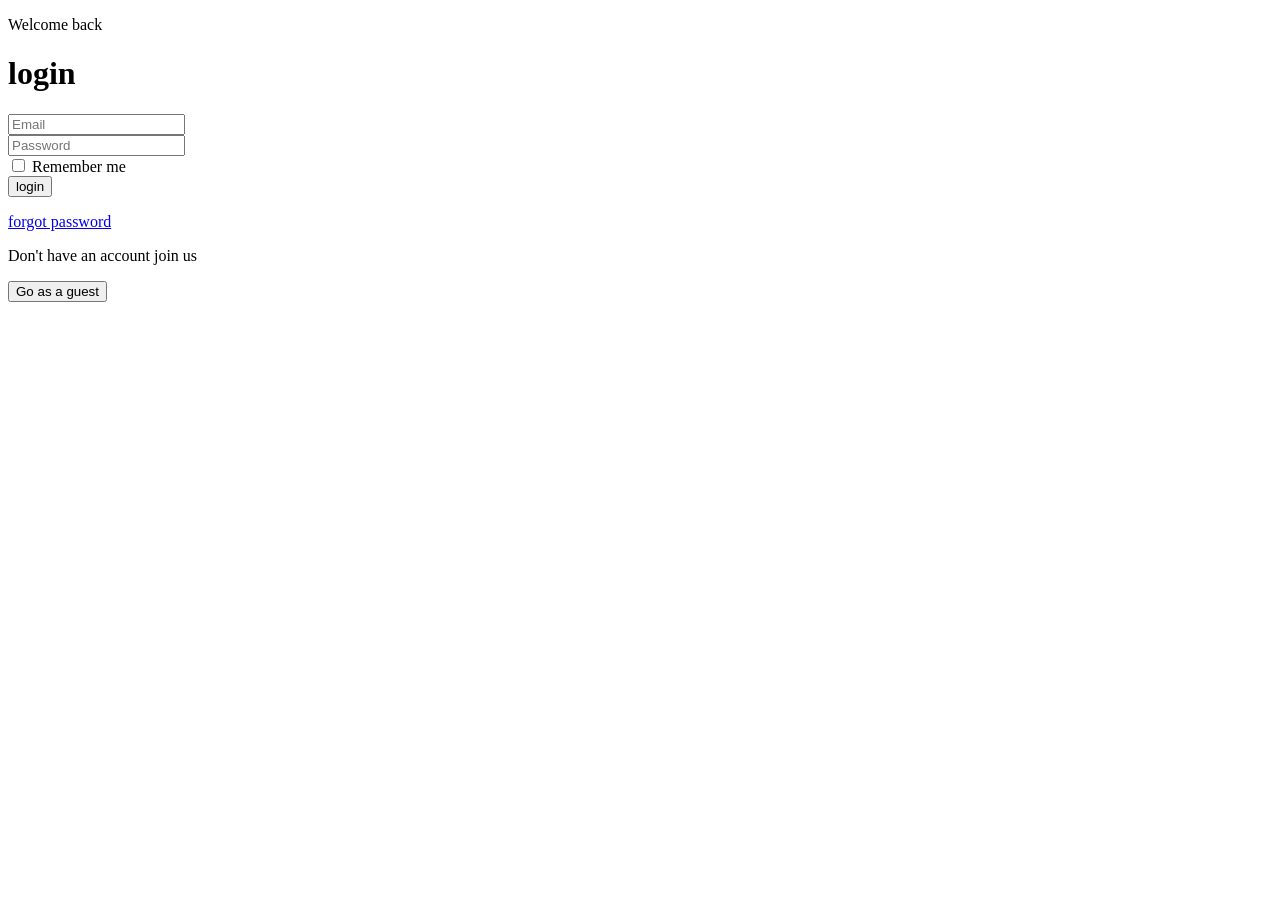
==== code/HTML/login.html @ aa4c6228 "login page" ====
<!DOCTYPE html>
<html>
<head>
    <meta charset="UTF-8">
    <title>Campusflo</title>
    <script src="../JS/login.js"></script>
    <link rel="stylesheet" href="../CSS/login.css">
</head>
<body>
    <div class="auth-container">
        <div class="login">
            <p>Welcome back</p>
            <h1>login</h1>
            <form>
                <input type="text" placeholder="Email"><br>
                <input type="password" placeholder="Password"><br>
                <input type="checkbox" id="remember"> <label for="remember">Remember me</label><br>
                <button type="submit">login</button>
            </form>
            <p><a href="#">forgot password</a></p>
            <p>Don't have an account <span class="signuplink" onclick="toggleform()"> join us </span></p>
        </div>
        <div class="signup hidden">
            <form>
                <input type="text" placeholder="Fullname"><br>
                <input type="email" placeholder="email"><br>
                <input type="password" placeholder="password"><br>
                <input type="checkbox" id="privacy"> <label for="privacy">Accept privacy policy</label><br>
                <input type="checkbox" id="promo"> <label for="promo">Receive promotional mails</label><br>
                <button type="submit">signup</button>
            </form>
            <p>Have an account <span class="login-link" onclick="toggleform()">get in</span></p>
        </div>
        <button type="button" class="guest">Go as a guest</button>
    </div>
    <footer></footer>
</body>
</html>
---- code/CSS/login.css ----
.hidden {
    display: none;
}
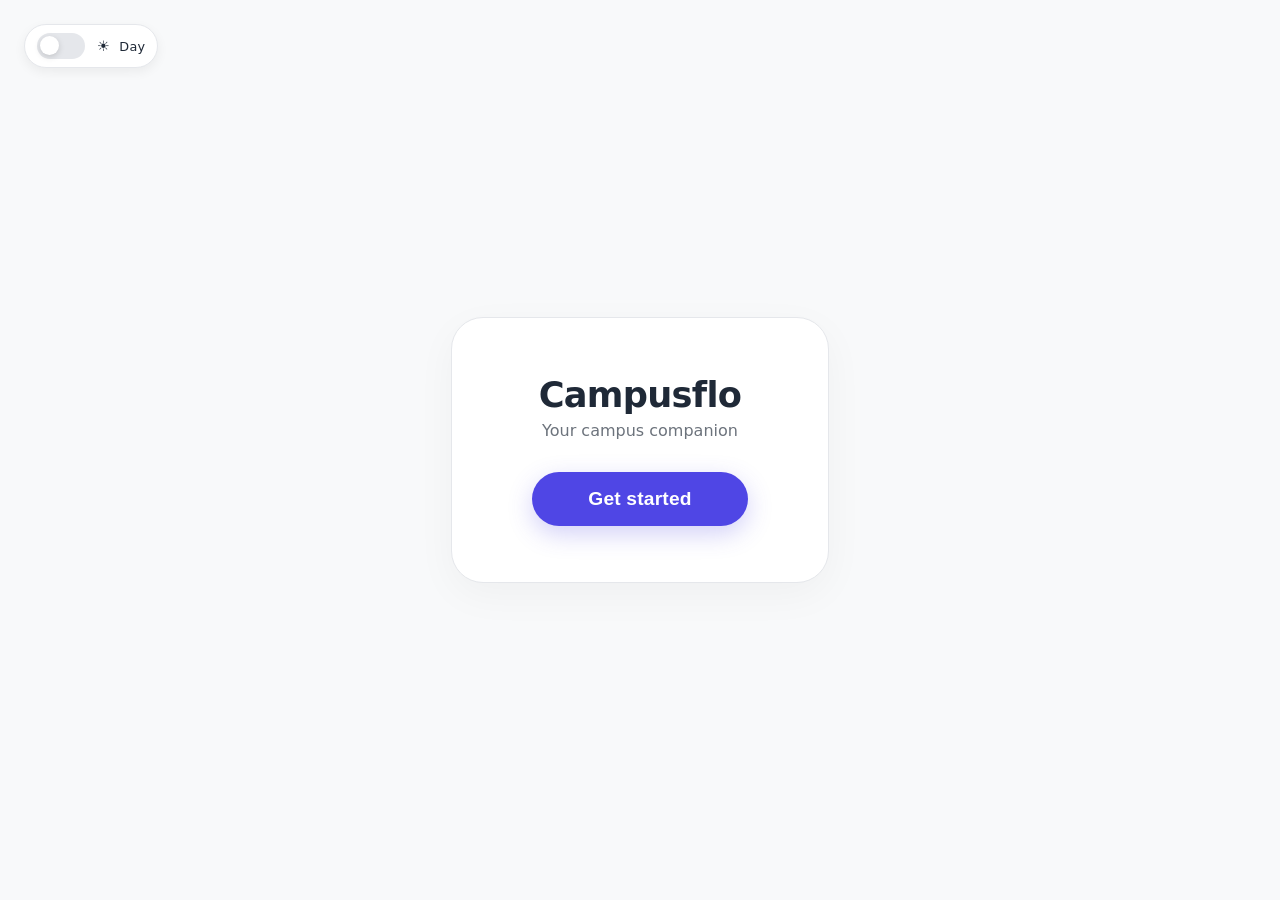
==== commit 621a5fce: "start page completed" ====
--- a/code/HTML/login.html
+++ b/code/HTML/login.html
@@ -3,36 +3,32 @@
 <head>
     <meta charset="UTF-8">
     <title>Campusflo</title>
-    <script src="../JS/login.js"></script>
     <link rel="stylesheet" href="../CSS/login.css">
+    <script src="../JS/login.js" defer></script>
+    
+
 </head>
 <body>
-    <div class="auth-container">
-        <div class="login">
-            <p>Welcome back</p>
-            <h1>login</h1>
-            <form>
-                <input type="text" placeholder="Email"><br>
-                <input type="password" placeholder="Password"><br>
-                <input type="checkbox" id="remember"> <label for="remember">Remember me</label><br>
-                <button type="submit">login</button>
-            </form>
-            <p><a href="#">forgot password</a></p>
-            <p>Don't have an account <span class="signuplink" onclick="toggleform()"> join us </span></p>
+    <body>
+
+    <!-- ─── Theme Toggle (top‑left) ─── -->
+    <div class="theme-toggle" id="themeToggle" role="button" tabindex="0" aria-label="Toggle theme">
+        <div class="toggle-track"></div>
+        <div class="toggle-label">
+            <span class="icon" id="themeIcon">☀️</span>
+            <span id="themeLabel">Day</span>
         </div>
-        <div class="signup hidden">
-            <form>
-                <input type="text" placeholder="Fullname"><br>
-                <input type="email" placeholder="email"><br>
-                <input type="password" placeholder="password"><br>
-                <input type="checkbox" id="privacy"> <label for="privacy">Accept privacy policy</label><br>
-                <input type="checkbox" id="promo"> <label for="promo">Receive promotional mails</label><br>
-                <button type="submit">signup</button>
-            </form>
-            <p>Have an account <span class="login-link" onclick="toggleform()">get in</span></p>
-        </div>
-        <button type="button" class="guest">Go as a guest</button>
     </div>
-    <footer></footer>
+
+    <!-- ─── Centered Button Card ─── -->
+    <div class="button-card">
+        <h1>Campusflo</h1>
+        <p class="sub">Your campus companion</p>
+        <a href="index.html">
+            <button type="button" class="get-started-btn">Get started</button>
+        </a>
+    </div>
+
+</body>
 </body>
 </html>
--- a/code/CSS/login.css
+++ b/code/CSS/login.css
@@ -1,3 +1,236 @@
-.hidden {
-    display: none;
-}
+        /* ─── CSS Variables (theming) ─── */
+        :root {
+            /* Day theme (default) */
+            --bg: #f8f9fa;
+            --container: #ffffff;
+            --border: #e5e7eb;
+            --text: #1f2937;
+            --accent: #4f46e5;
+            --accent-hover: #4338ca;
+            --toggle-bg: #e5e7eb;
+            --toggle-dot: #ffffff;
+            --transition: 0.3s ease;
+        }
+
+        /* Night theme */
+        [data-theme="night"] {
+            --bg: #0b0f19;
+            --container: #161b26;
+            --border: #242c3d;
+            --text: #e5e7eb;
+            --accent: #6366f1;
+            --accent-hover: #818cf8;
+            --toggle-bg: #242c3d;
+            --toggle-dot: #6366f1;
+        }
+
+        /* ─── Reset & Base ─── */
+        *,
+        *::before,
+        *::after {
+            margin: 0;
+            padding: 0;
+            box-sizing: border-box;
+        }
+
+        html,
+        body {
+            height: 100%;
+            font-family: system-ui, -apple-system, 'Segoe UI', Roboto, 'Helvetica Neue', sans-serif;
+            background: var(--bg);
+            color: var(--text);
+            transition: background var(--transition), color var(--transition);
+        }
+
+        /* ─── Page layout: flex center ─── */
+        body {
+            display: flex;
+            align-items: center;
+            justify-content: center;
+            min-height: 100vh;
+            padding: 1.5rem;
+        }
+
+        /* ─── Theme toggle (top‑left, fixed) ─── */
+        .theme-toggle {
+            position: fixed;
+            top: 1.5rem;
+            left: 1.5rem;
+            z-index: 1000;
+            display: flex;
+            align-items: center;
+            gap: 0.75rem;
+            cursor: pointer;
+            background: var(--container);
+            padding: 0.5rem 0.75rem 0.5rem 0.75rem;
+            border-radius: 2.5rem;
+            border: 1px solid var(--border);
+            box-shadow: 0 4px 12px rgba(0, 0, 0, 0.06);
+            transition: background var(--transition), border var(--transition), box-shadow var(--transition);
+            user-select: none;
+        }
+
+        .theme-toggle:hover {
+            box-shadow: 0 6px 20px rgba(0, 0, 0, 0.10);
+        }
+
+        /* toggle track */
+        .toggle-track {
+            position: relative;
+            width: 3rem;
+            height: 1.6rem;
+            background: var(--toggle-bg);
+            border-radius: 1.6rem;
+            transition: background var(--transition);
+            flex-shrink: 0;
+        }
+
+        /* toggle dot */
+        .toggle-track::after {
+            content: '';
+            position: absolute;
+            top: 0.2rem;
+            left: 0.2rem;
+            width: 1.2rem;
+            height: 1.2rem;
+            background: var(--toggle-dot);
+            border-radius: 50%;
+            transition: transform var(--transition), background var(--transition);
+            box-shadow: 0 2px 6px rgba(0, 0, 0, 0.15);
+        }
+
+        /* night mode: dot slides right */
+        [data-theme="night"] .toggle-track::after {
+            transform: translateX(1.4rem);
+        }
+
+        .toggle-label {
+            font-size: 0.8rem;
+            font-weight: 500;
+            letter-spacing: 0.02em;
+            color: var(--text);
+            transition: color var(--transition);
+            white-space: nowrap;
+        }
+
+        /* icon inside label */
+        .toggle-label .icon {
+            display: inline-block;
+            margin-right: 0.3rem;
+            font-size: 0.9rem;
+        }
+
+        /* ─── Button card (centered) ─── */
+        .button-card {
+            background: var(--container);
+            border: 1px solid var(--border);
+            border-radius: 2rem;
+            padding: 3.5rem 5rem;
+            box-shadow: 0 12px 40px rgba(0, 0, 0, 0.04);
+            text-align: center;
+            transition: background var(--transition), border var(--transition), box-shadow var(--transition);
+            max-width: 90vw;
+        }
+
+        .button-card h1 {
+            font-size: 2.2rem;
+            font-weight: 600;
+            letter-spacing: -0.02em;
+            margin-bottom: 0.4rem;
+            color: var(--text);
+            transition: color var(--transition);
+        }
+
+        .button-card .sub {
+            font-size: 1rem;
+            color: var(--text);
+            opacity: 0.65;
+            margin-bottom: 2rem;
+            transition: color var(--transition);
+        }
+
+        /* ─── Get Started button ─── */
+        .get-started-btn {
+            display: inline-block;
+            padding: 1rem 3.5rem;
+            font-size: 1.2rem;
+            font-weight: 600;
+            color: #fff;
+            background: var(--accent);
+            border: none;
+            border-radius: 3rem;
+            cursor: pointer;
+            transition: background var(--transition), transform 0.15s ease, box-shadow 0.3s ease;
+            box-shadow: 0 8px 24px rgba(79, 70, 229, 0.25);
+            letter-spacing: 0.01em;
+            text-decoration: none;
+        }
+
+        .get-started-btn:hover {
+            background: var(--accent-hover);
+            transform: scale(1.02);
+            box-shadow: 0 12px 32px rgba(79, 70, 229, 0.35);
+        }
+
+        .get-started-btn:active {
+            transform: scale(0.97);
+        }
+
+        /* night button shadow uses indigo */
+        [data-theme="night"] .get-started-btn {
+            box-shadow: 0 8px 24px rgba(99, 102, 241, 0.30);
+        }
+        [data-theme="night"] .get-started-btn:hover {
+            box-shadow: 0 12px 32px rgba(99, 102, 241, 0.45);
+        }
+
+        /* ─── Responsive ─── */
+        @media (max-width: 480px) {
+            .button-card {
+                padding: 2rem 1.5rem;
+            }
+            .button-card h1 {
+                font-size: 1.6rem;
+            }
+            .get-started-btn {
+                padding: 0.8rem 2rem;
+                font-size: 1rem;
+            }
+            .theme-toggle {
+                top: 1rem;
+                left: 1rem;
+                padding: 0.35rem 0.6rem 0.35rem 0.6rem;
+            }
+            .toggle-label .icon {
+                margin-right: 0.15rem;
+            }
+            .toggle-label span:last-child {
+                font-size: 0.7rem;
+            }
+            .toggle-track {
+                width: 2.4rem;
+                height: 1.3rem;
+            }
+            .toggle-track::after {
+                width: 0.95rem;
+                height: 0.95rem;
+                top: 0.18rem;
+                left: 0.18rem;
+            }
+            [data-theme="night"] .toggle-track::after {
+                transform: translateX(1.1rem);
+            }
+        }
+
+        @media (max-width: 380px) {
+            .button-card {
+                padding: 1.5rem 1rem;
+            }
+            .button-card h1 {
+                font-size: 1.3rem;
+            }
+            .get-started-btn {
+                padding: 0.6rem 1.5rem;
+                font-size: 0.9rem;
+            }
+        }
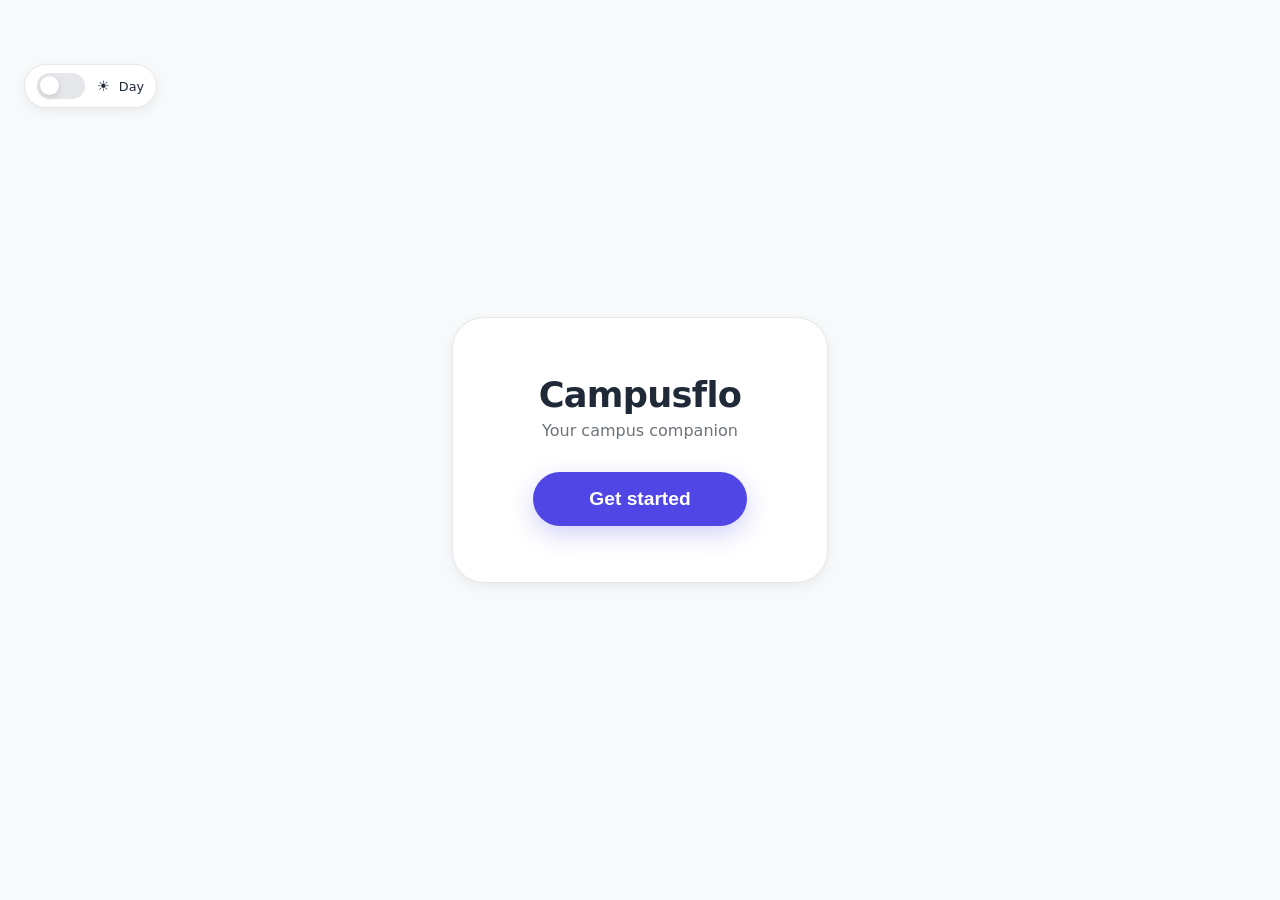
==== commit 694a404b: "completed home and landing page" ====
--- a/code/HTML/login.html
+++ b/code/HTML/login.html
@@ -1,17 +1,14 @@
 <!DOCTYPE html>
-<html>
+<html lang="en">
 <head>
-    <meta charset="UTF-8">
+    <meta charset="UTF-8" />
+    <meta name="viewport" content="width=device-width, initial-scale=1.0" />
     <title>Campusflo</title>
-    <link rel="stylesheet" href="../CSS/login.css">
-    <script src="../JS/login.js" defer></script>
-    
-
+    <link rel="stylesheet" href="../CSS/common.css" />
+    <script src="../JS/common.js" defer></script>
 </head>
-<body>
-    <body>
-
-    <!-- ─── Theme Toggle (top‑left) ─── -->
+<body class="login-page">
+    <!-- Theme Toggle -->
     <div class="theme-toggle" id="themeToggle" role="button" tabindex="0" aria-label="Toggle theme">
         <div class="toggle-track"></div>
         <div class="toggle-label">
@@ -20,7 +17,6 @@
         </div>
     </div>
 
-    <!-- ─── Centered Button Card ─── -->
     <div class="button-card">
         <h1>Campusflo</h1>
         <p class="sub">Your campus companion</p>
@@ -28,7 +24,5 @@
             <button type="button" class="get-started-btn">Get started</button>
         </a>
     </div>
-
-</body>
 </body>
 </html>
--- a/code/CSS/common.css
+++ b/code/CSS/common.css
@@ -0,0 +1,404 @@
+/* ─── CSS Variables (theming) ─── */
+:root {
+    --bg: #f8f9fa;
+    --container: #ffffff;
+    --border: #e5e7eb;
+    --text: #1f2937;
+    --accent: #4f46e5;
+    --accent-hover: #4338ca;
+    --toggle-bg: #e5e7eb;
+    --toggle-dot: #ffffff;
+    --transition: 0.3s ease;
+    --shadow: 0 4px 12px rgba(0, 0, 0, 0.06);
+}
+
+[data-theme="night"] {
+    --bg: #0b0f19;
+    --container: #161b26;
+    --border: #242c3d;
+    --text: #e5e7eb;
+    --accent: #6366f1;
+    --accent-hover: #818cf8;
+    --toggle-bg: #242c3d;
+    --toggle-dot: #6366f1;
+    --shadow: 0 4px 12px rgba(0, 0, 0, 0.4);
+}
+
+/* ─── Reset & Base ─── */
+*,
+*::before,
+*::after {
+    margin: 0;
+    padding: 0;
+    box-sizing: border-box;
+}
+
+html,
+body {
+    height: 100%;
+    font-family: system-ui, -apple-system, 'Segoe UI', Roboto, 'Helvetica Neue', sans-serif;
+    background: var(--bg);
+    color: var(--text);
+    transition: background var(--transition), color var(--transition);
+}
+
+a {
+    text-decoration: none;
+    color: inherit;
+}
+
+/* ─── Theme Toggle (fixed top-left) ─── */
+.theme-toggle {
+    position: fixed;
+    top: 4rem;
+    left: 1.5rem;
+    z-index: 1000;
+    display: flex;
+    align-items: center;
+    gap: 0.75rem;
+    cursor: pointer;
+    background: var(--container);
+    padding: 0.5rem .75rem;
+    border-radius: 2.5rem;
+    border: 1px solid var(--border);
+    box-shadow: var(--shadow);
+    transition: background var(--transition), border var(--transition), box-shadow var(--transition);
+    user-select: none;
+}
+.theme-toggle:hover {
+    box-shadow: 0 6px 20px rgba(0, 0, 0, 0.10);
+}
+.toggle-track {
+    position: relative;
+    width: 3rem;
+    height: 1.6rem;
+    background: var(--toggle-bg);
+    border-radius: 1.6rem;
+    transition: background var(--transition);
+    flex-shrink: 0;
+}
+.toggle-track::after {
+    content: '';
+    position: absolute;
+    top: 0.2rem;
+    left: 0.2rem;
+    width: 1.2rem;
+    height: 1.2rem;
+    background: var(--toggle-dot);
+    border-radius: 50%;
+    transition: transform var(--transition), background var(--transition);
+    box-shadow: 0 2px 6px rgba(0, 0, 0, 0.15);
+}
+[data-theme="night"] .toggle-track::after {
+    transform: translateX(1.4rem);
+}
+.toggle-label {
+    font-size: 0.8rem;
+    font-weight: 500;
+    color: var(--text);
+    transition: color var(--transition);
+    white-space: nowrap;
+}
+.toggle-label .icon {
+    display: inline-block;
+    margin-right: 0.3rem;
+    font-size: 0.9rem;
+}
+
+/* ─── Navigation ─── */
+nav {
+    background: var(--container);
+    border-bottom: 1px solid var(--border);
+    padding: 0.8rem 2rem;
+    display: flex;
+    justify-content: space-between;
+    align-items: center;
+    flex-wrap: wrap;
+    transition: background var(--transition), border var(--transition);
+}
+.logo {
+    font-size: 1.6rem;
+    font-weight: 700;
+    color: var(--accent);
+    letter-spacing: -0.02em;
+}
+.logo span {
+    color: var(--text);
+    transition: color var(--transition);
+}
+.nav-links {
+    display: flex;
+    gap: 1.8rem;
+    list-style: none;
+    font-weight: 500;
+    align-items: center;
+}
+.nav-links a {
+    transition: color var(--transition);
+    padding: 0.3rem 0;
+    border-bottom: 2px solid transparent;
+}
+.nav-links a:hover,
+.nav-links a.active {
+    color: var(--accent);
+    border-bottom-color: var(--accent);
+}
+.hamburger {
+    display: none;
+    flex-direction: column;
+    gap: 5px;
+    background: none;
+    border: none;
+    cursor: pointer;
+    padding: 0.3rem;
+}
+.hamburger span {
+    display: block;
+    width: 26px;
+    height: 3px;
+    background: var(--text);
+    border-radius: 3px;
+    transition: background var(--transition);
+}
+
+/* ─── Footer ─── */
+footer {
+    text-align: center;
+    padding: 2rem 0 1.5rem;
+    border-top: 1px solid var(--border);
+    margin-top: 2rem;
+    font-size: 0.9rem;
+    opacity: 0.7;
+    transition: border var(--transition);
+}
+
+/* ─── Login Page Specific ─── */
+body.login-page {
+    display: flex;
+    align-items: center;
+    justify-content: center;
+    min-height: 100vh;
+    padding: 1.5rem;
+}
+.button-card {
+    background: var(--container);
+    border: 1px solid var(--border);
+    border-radius: 2rem;
+    padding: 3.5rem 5rem;
+    box-shadow: var(--shadow);
+    text-align: center;
+    transition: background var(--transition), border var(--transition);
+    max-width: 90vw;
+}
+.button-card h1 {
+    font-size: 2.2rem;
+    font-weight: 600;
+    letter-spacing: -0.02em;
+    margin-bottom: 0.4rem;
+    color: var(--text);
+}
+.button-card .sub {
+    font-size: 1rem;
+    opacity: 0.65;
+    margin-bottom: 2rem;
+}
+.get-started-btn {
+    display: inline-block;
+    padding: 1rem 3.5rem;
+    font-size: 1.2rem;
+    font-weight: 600;
+    color: #fff;
+    background: var(--accent);
+    border: none;
+    border-radius: 3rem;
+    cursor: pointer;
+    transition: background var(--transition), transform 0.15s ease, box-shadow 0.3s ease;
+    box-shadow: 0 8px 24px rgba(79, 70, 229, 0.25);
+}
+.get-started-btn:hover {
+    background: var(--accent-hover);
+    transform: scale(1.02);
+    box-shadow: 0 12px 32px rgba(79, 70, 229, 0.35);
+}
+.get-started-btn:active {
+    transform: scale(0.97);
+}
+[data-theme="night"] .get-started-btn {
+    box-shadow: 0 8px 24px rgba(99, 102, 241, 0.30);
+}
+[data-theme="night"] .get-started-btn:hover {
+    box-shadow: 0 12px 32px rgba(99, 102, 241, 0.45);
+}
+
+/* ─── Home Page Specific ─── */
+main {
+    max-width: 1200px;
+    margin: 0 auto;
+    padding: 2rem 1.5rem;
+}
+.hero {
+    text-align: center;
+    padding: 3rem 0 2rem;
+}
+.hero h1 {
+    font-size: 2.8rem;
+    font-weight: 700;
+    letter-spacing: -0.02em;
+}
+.hero h1 .highlight {
+    color: var(--accent);
+}
+.hero p {
+    font-size: 1.2rem;
+    opacity: 0.8;
+    max-width: 600px;
+    margin: 0.8rem auto 1.5rem;
+}
+.features {
+    display: grid;
+    grid-template-columns: repeat(auto-fit, minmax(220px, 1fr));
+    gap: 2rem;
+    margin: 3rem 0 2.5rem;
+}
+.feature-card {
+    background: var(--container);
+    border: 1px solid var(--border);
+    border-radius: 1.5rem;
+    padding: 1.8rem 1.2rem;
+    text-align: center;
+    transition: background var(--transition), border var(--transition), transform 0.2s;
+    box-shadow: var(--shadow);
+}
+.feature-card:hover {
+    transform: translateY(-6px);
+}
+.feature-card i {
+    font-size: 2.4rem;
+    color: var(--accent);
+    margin-bottom: 0.8rem;
+}
+.feature-card h3 {
+    margin-bottom: 0.4rem;
+    font-size: 1.3rem;
+}
+.feature-card p {
+    font-size: 0.95rem;
+    opacity: 0.75;
+}
+.announcements {
+    background: var(--container);
+    border: 1px solid var(--border);
+    border-radius: 1.5rem;
+    padding: 1.8rem 2rem;
+    margin: 2rem 0;
+    transition: background var(--transition), border var(--transition);
+    box-shadow: var(--shadow);
+}
+.announcements h2 {
+    font-size: 1.5rem;
+    margin-bottom: 1rem;
+    display: flex;
+    align-items: center;
+    gap: 0.5rem;
+}
+.announcements ul {
+    list-style: none;
+    padding: 0;
+}
+.announcements li {
+    padding: 0.6rem 0;
+    border-bottom: 1px solid var(--border);
+    display: flex;
+    gap: 0.8rem;
+    align-items: center;
+}
+.announcements li:last-child {
+    border-bottom: none;
+}
+.announcements .date {
+    font-size: 0.8rem;
+    background: var(--bg);
+    padding: 0.2rem 0.8rem;
+    border-radius: 1rem;
+    opacity: 0.7;
+}
+
+/* ─── Responsive ─── */
+@media (max-width: 768px) {
+    .hamburger {
+        display: flex;
+    }
+    .nav-links {
+        display: none;
+        width: 100%;
+        flex-direction: column;
+        align-items: center;
+        gap: 1rem;
+        padding: 1rem 0;
+        border-top: 1px solid var(--border);
+        margin-top: 0.8rem;
+    }
+    .nav-links.open {
+        display: flex;
+    }
+    .hero h1 {
+        font-size: 2.2rem;
+    }
+    .features {
+        grid-template-columns: 1fr 1fr;
+    }
+}
+@media (max-width: 480px) {
+    .button-card {
+        padding: 2rem 1.5rem;
+    }
+    .button-card h1 {
+        font-size: 1.6rem;
+    }
+    .get-started-btn {
+        padding: 0.8rem 2rem;
+        font-size: 1rem;
+    }
+    nav {
+        padding: 0.8rem 1rem;
+    }
+    .logo {
+        font-size: 1.3rem;
+    }
+    .features {
+        grid-template-columns: 1fr;
+    }
+    .hero h1 {
+        font-size: 1.8rem;
+    }
+    .theme-toggle {
+        top: 0.8rem;
+        left: 0.8rem;
+        padding: 0.3rem 0.6rem;
+    }
+    .toggle-track {
+        width: 2.2rem;
+        height: 1.2rem;
+    }
+    .toggle-track::after {
+        width: 0.9rem;
+        height: 0.9rem;
+        top: 0.15rem;
+        left: 0.15rem;
+    }
+    [data-theme="night"] .toggle-track::after {
+        transform: translateX(1rem);
+    }
+}
+@media (max-width: 380px) {
+    .button-card {
+        padding: 1.5rem 1rem;
+    }
+    .button-card h1 {
+        font-size: 1.3rem;
+    }
+    .get-started-btn {
+        padding: 0.6rem 1.5rem;
+        font-size: 0.9rem;
+    }
+}
